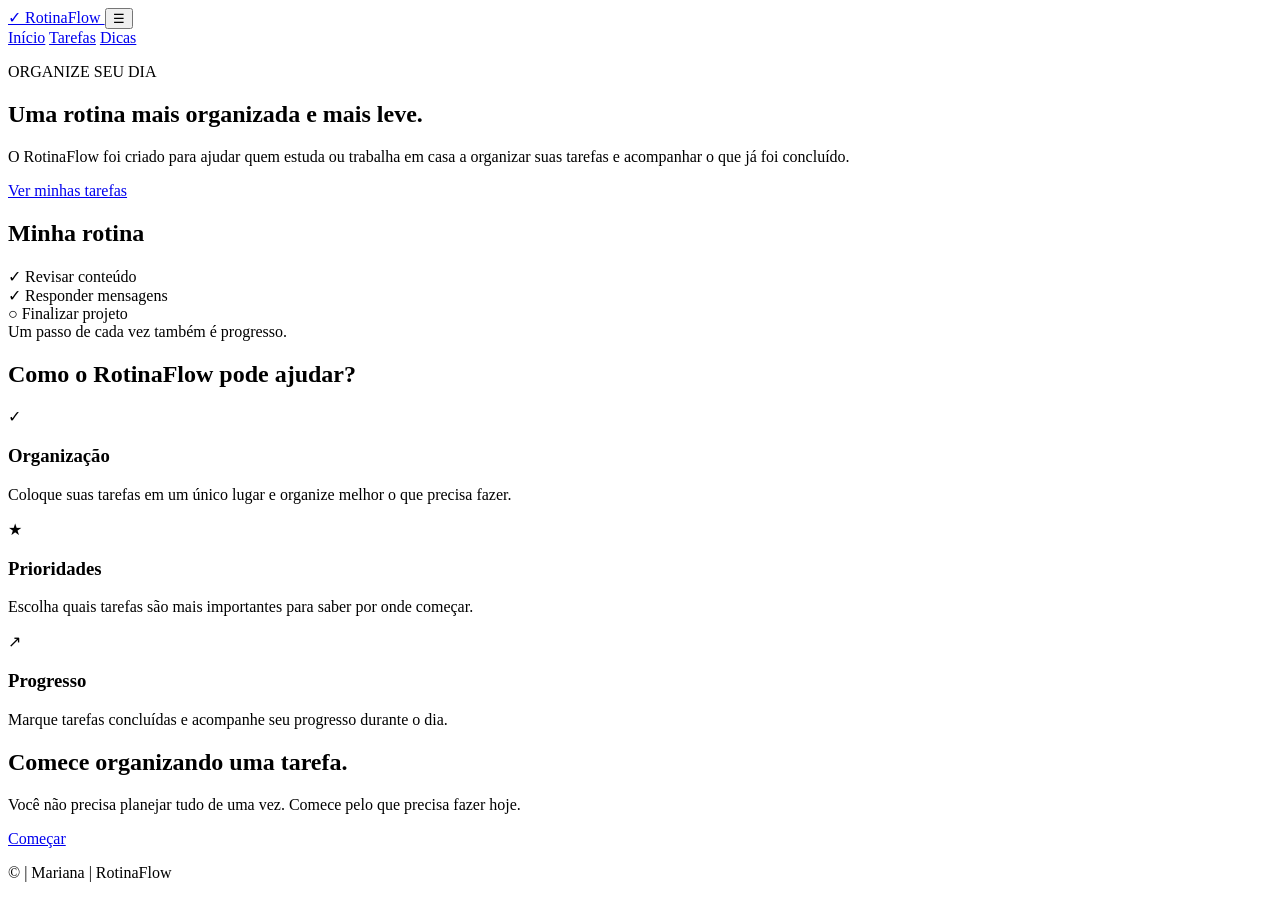
==== projeto/index.html @ 2d43fe8d "Finaliza projeto RotinaFlow" ====
<!DOCTYPE html>
<html lang="pt-BR">

<head>
    <meta charset="UTF-8">
    <meta name="viewport" content="width=device-width, initial-scale=1.0">

    <meta
        name="description"
        content="O RotinaFlow ajuda estudantes e pessoas que trabalham em casa a organizar tarefas e melhorar sua rotina diária."
    >

    <meta name="author" content="Mariana">

    <title>RotinaFlow | Página Inicial</title>

    <link rel="stylesheet" href="styles/rotinaflow.css">
    <script src="scripts/main.js" defer></script>
</head>

<body>

    <header>

        <div class="topo">

            <a href="index.html" class="logo">
                <span>✓</span>
                RotinaFlow
            </a>

            <button
                id="menu-button"
                type="button"
                aria-label="Abrir menu"
            >
                ☰
            </button>

            <nav id="menu">
                <a href="index.html" class="ativo">Início</a>
                <a href="tarefas.html">Tarefas</a>
                <a href="dicas.html">Dicas</a>
            </nav>

        </div>

    </header>


    <main>

        <section class="inicio">

            <div class="inicio-texto">

                <p class="destaque">
                    ORGANIZE SEU DIA
                </p>

                <h1>
                    Uma rotina mais organizada e mais leve.
                </h1>

                <p>
                    O RotinaFlow foi criado para ajudar quem estuda
                    ou trabalha em casa a organizar suas tarefas
                    e acompanhar o que já foi concluído.
                </p>

                <a href="tarefas.html" class="botao">
                    Ver minhas tarefas
                </a>

            </div>


            <div class="resumo">

                <h2>Minha rotina</h2>

                <div class="resumo-item concluido">
                    ✓ Revisar conteúdo
                </div>

                <div class="resumo-item concluido">
                    ✓ Responder mensagens
                </div>

                <div class="resumo-item">
                    ○ Finalizar projeto
                </div>

                <div class="mensagem">
                    Um passo de cada vez também é progresso.
                </div>

            </div>

        </section>


        <section class="secao">

            <h2>Como o RotinaFlow pode ajudar?</h2>

            <div class="cards">

                <article class="card">

                    <div class="icone">
                        ✓
                    </div>

                    <h3>Organização</h3>

                    <p>
                        Coloque suas tarefas em um único lugar
                        e organize melhor o que precisa fazer.
                    </p>

                </article>


                <article class="card">

                    <div class="icone">
                        ★
                    </div>

                    <h3>Prioridades</h3>

                    <p>
                        Escolha quais tarefas são mais importantes
                        para saber por onde começar.
                    </p>

                </article>


                <article class="card">

                    <div class="icone">
                        ↗
                    </div>

                    <h3>Progresso</h3>

                    <p>
                        Marque tarefas concluídas e acompanhe
                        seu progresso durante o dia.
                    </p>

                </article>

            </div>

        </section>


        <section class="secao secao-clara">

            <div class="chamada">

                <div>

                    <h2>Comece organizando uma tarefa.</h2>

                    <p>
                        Você não precisa planejar tudo de uma vez.
                        Comece pelo que precisa fazer hoje.
                    </p>

                </div>

                <a href="tarefas.html" class="botao">
                    Começar
                </a>

            </div>

        </section>

    </main>


    <footer>

        <p>
            &copy;
            <span class="ano"></span>
            | Mariana | RotinaFlow
        </p>

        <p class="modificacao"></p>

    </footer>

</body>

</html>
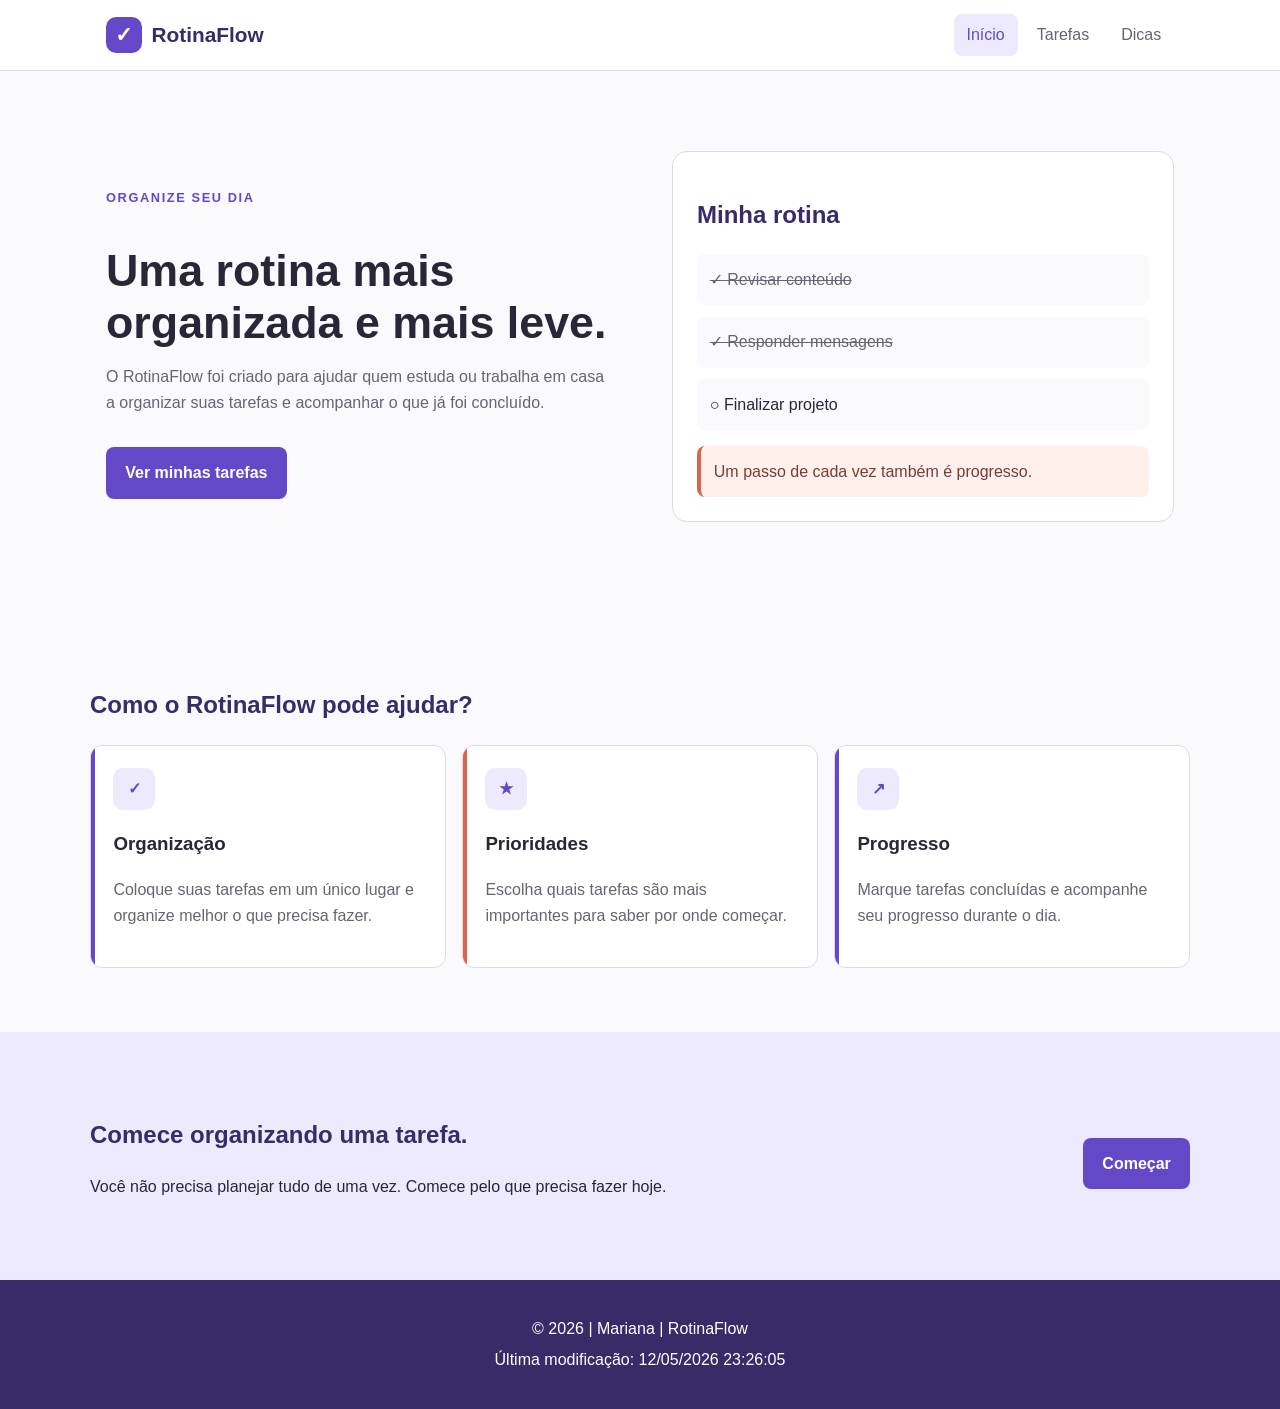
==== commit 29173ff0: "Corrige projeto RotinaFlow" ====
--- a/projeto/index.html
+++ b/projeto/index.html
@@ -10,29 +10,29 @@
         content="O RotinaFlow ajuda estudantes e pessoas que trabalham em casa a organizar tarefas e melhorar sua rotina diária."
     >
 
-    <meta name="author" content="Mariana">
+    <meta name="author" content="Mariana SEU SOBRENOME">
 
     <title>RotinaFlow | Página Inicial</title>
 
-    <link rel="stylesheet" href="styles/rotinaflow.css">
-    <script src="scripts/main.js" defer></script>
+    <link rel="stylesheet" href="../estilos/rotinaflow.css">
+    <script src="../scripts/main.js" defer></script>
 </head>
 
 <body>
 
     <header>
-
         <div class="topo">
 
             <a href="index.html" class="logo">
-                <span>✓</span>
-                RotinaFlow
+                <span class="logo-simbolo">✓</span>
+                <span>RotinaFlow</span>
             </a>
 
             <button
                 id="menu-button"
                 type="button"
                 aria-label="Abrir menu"
+                aria-expanded="false"
             >
                 ☰
             </button>
@@ -44,9 +44,7 @@
             </nav>
 
         </div>
-
     </header>
-
 
     <main>
 
@@ -63,9 +61,9 @@
                 </h1>
 
                 <p>
-                    O RotinaFlow foi criado para ajudar quem estuda
-                    ou trabalha em casa a organizar suas tarefas
-                    e acompanhar o que já foi concluído.
+                    O RotinaFlow foi criado para ajudar quem estuda ou
+                    trabalha em casa a organizar suas tarefas e acompanhar
+                    o que já foi concluído.
                 </p>
 
                 <a href="tarefas.html" class="botao">
@@ -73,7 +71,6 @@
                 </a>
 
             </div>
-
 
             <div class="resumo">
 
@@ -99,78 +96,70 @@
 
         </section>
 
-
         <section class="secao">
 
-            <h2>Como o RotinaFlow pode ajudar?</h2>
+            <div class="conteudo-secao">
 
-            <div class="cards">
+                <h2>Como o RotinaFlow pode ajudar?</h2>
 
-                <article class="card">
+                <div class="cards">
 
-                    <div class="icone">
-                        ✓
-                    </div>
+                    <article class="card">
 
-                    <h3>Organização</h3>
+                        <div class="icone">✓</div>
 
-                    <p>
-                        Coloque suas tarefas em um único lugar
-                        e organize melhor o que precisa fazer.
-                    </p>
+                        <h3>Organização</h3>
 
-                </article>
+                        <p>
+                            Coloque suas tarefas em um único lugar e
+                            organize melhor o que precisa fazer.
+                        </p>
 
+                    </article>
 
-                <article class="card">
+                    <article class="card">
 
-                    <div class="icone">
-                        ★
-                    </div>
+                        <div class="icone">★</div>
 
-                    <h3>Prioridades</h3>
+                        <h3>Prioridades</h3>
 
-                    <p>
-                        Escolha quais tarefas são mais importantes
-                        para saber por onde começar.
-                    </p>
+                        <p>
+                            Escolha quais tarefas são mais importantes
+                            para saber por onde começar.
+                        </p>
 
-                </article>
+                    </article>
 
+                    <article class="card">
 
-                <article class="card">
+                        <div class="icone">↗</div>
 
-                    <div class="icone">
-                        ↗
-                    </div>
+                        <h3>Progresso</h3>
 
-                    <h3>Progresso</h3>
+                        <p>
+                            Marque tarefas concluídas e acompanhe seu
+                            progresso durante o dia.
+                        </p>
 
-                    <p>
-                        Marque tarefas concluídas e acompanhe
-                        seu progresso durante o dia.
-                    </p>
+                    </article>
 
-                </article>
+                </div>
 
             </div>
 
         </section>
-
 
         <section class="secao secao-clara">
 
             <div class="chamada">
 
                 <div>
-
                     <h2>Comece organizando uma tarefa.</h2>
 
                     <p>
                         Você não precisa planejar tudo de uma vez.
                         Comece pelo que precisa fazer hoje.
                     </p>
-
                 </div>
 
                 <a href="tarefas.html" class="botao">
@@ -182,7 +171,6 @@
         </section>
 
     </main>
-
 
     <footer>
 
--- a/estilos/rotinaflow.css
+++ b/estilos/rotinaflow.css
@@ -0,0 +1,795 @@
+* {
+    box-sizing: border-box;
+}
+
+
+:root {
+    --roxo: #6548c8;
+    --roxo-escuro: #382b68;
+    --lilas: #eeeafd;
+    --coral: #d86550;
+
+    --texto: #292638;
+    --cinza: #686473;
+
+    --fundo: #faf9fd;
+    --branco: #ffffff;
+    --borda: #ddd9e8;
+}
+
+
+body {
+    margin: 0;
+
+    background-color: var(--fundo);
+
+    color: var(--texto);
+
+    font-family: Arial, Helvetica, sans-serif;
+
+    line-height: 1.6;
+}
+
+
+h1,
+h2,
+h3,
+.logo {
+    font-family:
+        "Trebuchet MS",
+        Arial,
+        sans-serif;
+}
+
+
+h1 {
+    margin-bottom: 1rem;
+
+    font-size: 2.8rem;
+
+    line-height: 1.15;
+}
+
+
+h2 {
+    color: var(--roxo-escuro);
+}
+
+
+a {
+    color: inherit;
+}
+
+
+/* CABEÇALHO */
+
+header {
+    position: relative;
+
+    border-bottom:
+        1px solid var(--borda);
+
+    background-color: var(--branco);
+}
+
+
+.topo {
+    display: flex;
+
+    max-width: 1100px;
+
+    min-height: 70px;
+
+    margin: auto;
+
+    padding:
+        0
+        1rem;
+
+    align-items: center;
+
+    justify-content: space-between;
+}
+
+
+.logo {
+    display: flex;
+
+    align-items: center;
+
+    gap: 0.6rem;
+
+    color: var(--roxo-escuro);
+
+    font-size: 1.3rem;
+
+    font-weight: bold;
+
+    text-decoration: none;
+}
+
+
+.logo-simbolo {
+    display: grid;
+
+    width: 36px;
+    height: 36px;
+
+    place-items: center;
+
+    border-radius: 10px;
+
+    background-color: var(--roxo);
+
+    color: var(--branco);
+}
+
+
+nav {
+    display: flex;
+
+    gap: 0.4rem;
+}
+
+
+nav a {
+    padding:
+        0.5rem
+        0.8rem;
+
+    border-radius: 8px;
+
+    color: var(--cinza);
+
+    text-decoration: none;
+}
+
+
+nav a:hover,
+nav .ativo {
+    background-color: var(--lilas);
+
+    color: var(--roxo);
+}
+
+
+#menu-button {
+    display: none;
+
+    border: none;
+
+    background-color: transparent;
+
+    color: var(--roxo-escuro);
+
+    font-size: 1.5rem;
+
+    cursor: pointer;
+}
+
+
+/* PÁGINA INICIAL */
+
+.inicio {
+    display: grid;
+
+    max-width: 1100px;
+
+    margin: auto;
+
+    padding:
+        5rem
+        1rem;
+
+    grid-template-columns:
+        1fr
+        1fr;
+
+    gap: 4rem;
+
+    align-items: center;
+}
+
+
+.inicio-texto p {
+    max-width: 600px;
+
+    color: var(--cinza);
+}
+
+
+.destaque {
+    color: var(--roxo) !important;
+
+    font-size: 0.8rem;
+
+    font-weight: bold;
+
+    letter-spacing: 0.1rem;
+}
+
+
+.botao {
+    display: inline-block;
+
+    margin-top: 1rem;
+
+    padding:
+        0.8rem
+        1.2rem;
+
+    border: none;
+
+    border-radius: 8px;
+
+    background-color: var(--roxo);
+
+    color: var(--branco);
+
+    font-weight: bold;
+
+    text-decoration: none;
+
+    cursor: pointer;
+
+    transition:
+        background-color 0.2s,
+        transform 0.2s;
+}
+
+
+.botao:hover {
+    background-color:
+        var(--roxo-escuro);
+
+    transform:
+        translateY(-2px);
+}
+
+
+.resumo {
+    padding: 1.5rem;
+
+    border:
+        1px solid var(--borda);
+
+    border-radius: 15px;
+
+    background-color: var(--branco);
+}
+
+
+.resumo-item {
+    margin-top: 0.7rem;
+
+    padding: 0.8rem;
+
+    border-radius: 8px;
+
+    background-color: var(--fundo);
+}
+
+
+.concluido {
+    color: var(--cinza);
+
+    text-decoration: line-through;
+}
+
+
+.mensagem {
+    margin-top: 1rem;
+
+    padding: 0.8rem;
+
+    border-left:
+        4px solid var(--coral);
+
+    border-radius: 8px;
+
+    background-color: #fff0ec;
+
+    color: #763e34;
+}
+
+
+/* SEÇÕES */
+
+.secao {
+    padding:
+        4rem
+        1rem;
+}
+
+
+.conteudo-secao {
+    max-width: 1100px;
+
+    margin: auto;
+}
+
+
+.secao-clara {
+    background-color: var(--lilas);
+}
+
+
+.cards {
+    display: grid;
+
+    grid-template-columns:
+        repeat(3, 1fr);
+
+    gap: 1rem;
+}
+
+
+.card,
+.formulario-card,
+.lista-card {
+    border:
+        1px solid var(--borda);
+
+    border-radius: 12px;
+
+    background-color: var(--branco);
+}
+
+
+.card {
+    position: relative;
+
+    overflow: hidden;
+
+    padding: 1.4rem;
+}
+
+
+.card::before {
+    position: absolute;
+
+    top: 0;
+    left: 0;
+
+    width: 4px;
+    height: 100%;
+
+    background-color: var(--roxo);
+
+    content: "";
+}
+
+
+.card:nth-child(2)::before {
+    background-color: var(--coral);
+}
+
+
+.card p {
+    color: var(--cinza);
+}
+
+
+.icone {
+    display: grid;
+
+    width: 42px;
+    height: 42px;
+
+    margin-bottom: 1rem;
+
+    place-items: center;
+
+    border-radius: 10px;
+
+    background-color: var(--lilas);
+
+    color: var(--roxo);
+
+    font-weight: bold;
+}
+
+
+.chamada {
+    display: flex;
+
+    max-width: 1100px;
+
+    margin: auto;
+
+    align-items: center;
+
+    justify-content: space-between;
+
+    gap: 2rem;
+}
+
+
+/* TÍTULO DAS PÁGINAS */
+
+.titulo-pagina {
+    max-width: 1100px;
+
+    margin: auto;
+
+    padding:
+        4rem
+        1rem
+        2rem;
+}
+
+
+.titulo-pagina p {
+    color: var(--cinza);
+}
+
+
+/* TAREFAS */
+
+.area-tarefas {
+    display: grid;
+
+    max-width: 1100px;
+
+    margin: auto;
+
+    padding:
+        1rem
+        1rem
+        5rem;
+
+    grid-template-columns:
+        350px
+        1fr;
+
+    gap: 1.5rem;
+}
+
+
+.formulario-card,
+.lista-card {
+    padding: 1.5rem;
+}
+
+
+form label {
+    display: block;
+
+    margin-top: 1rem;
+
+    margin-bottom: 0.3rem;
+
+    font-weight: bold;
+}
+
+
+form input,
+form select {
+    width: 100%;
+
+    min-height: 44px;
+
+    padding: 0.7rem;
+
+    border:
+        1px solid var(--borda);
+
+    border-radius: 7px;
+
+    background-color: var(--branco);
+}
+
+
+form input:focus,
+form select:focus {
+    border-color: var(--roxo);
+
+    outline:
+        2px solid var(--lilas);
+}
+
+
+.botao-formulario {
+    width: 100%;
+}
+
+
+.mensagem-formulario {
+    min-height: 1.5rem;
+
+    color: #287046;
+
+    font-size: 0.9rem;
+}
+
+
+/* LISTA DE TAREFAS */
+
+.lista-topo {
+    display: flex;
+
+    justify-content: space-between;
+
+    gap: 1rem;
+
+    align-items: center;
+}
+
+
+.lista-topo p {
+    color: var(--cinza);
+}
+
+
+.filtros {
+    display: flex;
+
+    gap: 0.4rem;
+
+    flex-wrap: wrap;
+}
+
+
+.filtro {
+    padding:
+        0.5rem
+        0.7rem;
+
+    border:
+        1px solid var(--borda);
+
+    border-radius: 20px;
+
+    background-color: var(--branco);
+
+    cursor: pointer;
+}
+
+
+.filtro:hover,
+.ativo-filtro {
+    border-color: var(--roxo);
+
+    background-color: var(--lilas);
+
+    color: var(--roxo);
+}
+
+
+.tarefa {
+    display: grid;
+
+    margin-top: 0.7rem;
+
+    padding: 0.8rem;
+
+    grid-template-columns:
+        auto
+        1fr
+        auto;
+
+    gap: 0.8rem;
+
+    align-items: center;
+
+    border:
+        1px solid var(--borda);
+
+    border-radius: 10px;
+
+    transition:
+        background-color 0.2s;
+}
+
+
+.tarefa:hover {
+    background-color: var(--fundo);
+}
+
+
+.tarefa h3 {
+    margin:
+        0
+        0
+        0.2rem;
+}
+
+
+.tarefa p {
+    margin: 0;
+
+    color: var(--cinza);
+
+    font-size: 0.85rem;
+}
+
+
+.tarefa-concluida {
+    border-left:
+        4px solid var(--roxo);
+}
+
+
+.tarefa-concluida h3 {
+    color: var(--cinza);
+
+    text-decoration: line-through;
+}
+
+
+.botao-check {
+    border: none;
+
+    background-color: transparent;
+
+    color: var(--roxo);
+
+    font-size: 1.3rem;
+
+    cursor: pointer;
+}
+
+
+.botao-excluir {
+    padding: 0.4rem;
+
+    border: none;
+
+    background-color: transparent;
+
+    color: #873c31;
+
+    cursor: pointer;
+}
+
+
+.lista-vazia {
+    margin-top: 1rem;
+
+    padding: 2rem;
+
+    border-radius: 10px;
+
+    background-color: var(--lilas);
+
+    text-align: center;
+}
+
+
+/* DICAS */
+
+.filtros-dicas {
+    margin-bottom: 1.5rem;
+}
+
+
+.categoria {
+    margin-bottom: 0.4rem;
+
+    color: var(--roxo) !important;
+
+    font-size: 0.8rem;
+
+    font-weight: bold;
+
+    text-transform: uppercase;
+}
+
+
+/* RODAPÉ */
+
+footer {
+    padding:
+        2rem
+        1rem;
+
+    background-color: var(--roxo-escuro);
+
+    color: var(--branco);
+
+    text-align: center;
+}
+
+
+footer p {
+    margin: 0.3rem;
+}
+
+
+/* TABLET */
+
+@media (max-width: 800px) {
+
+    .inicio,
+    .area-tarefas {
+        grid-template-columns: 1fr;
+    }
+
+
+    .cards {
+        grid-template-columns:
+            repeat(2, 1fr);
+    }
+
+
+    .inicio {
+        gap: 2rem;
+    }
+
+}
+
+
+/* CELULAR */
+
+@media (max-width: 600px) {
+
+    h1 {
+        font-size: 2.2rem;
+    }
+
+
+    #menu-button {
+        display: block;
+    }
+
+
+    nav {
+        position: absolute;
+
+        top: 70px;
+
+        right: 1rem;
+        left: 1rem;
+
+        display: none;
+
+        padding: 1rem;
+
+        flex-direction: column;
+
+        border:
+            1px solid var(--borda);
+
+        border-radius: 10px;
+
+        background-color: var(--branco);
+
+        z-index: 10;
+    }
+
+
+    nav.menu-aberto {
+        display: flex;
+    }
+
+
+    .cards {
+        grid-template-columns: 1fr;
+    }
+
+
+    .chamada,
+    .lista-topo {
+        align-items: flex-start;
+
+        flex-direction: column;
+    }
+
+
+    .inicio {
+        padding-top: 3rem;
+    }
+
+
+    .tarefa {
+        grid-template-columns:
+            auto
+            1fr;
+    }
+
+
+    .botao-excluir {
+        grid-column: 2;
+    }
+
+}
